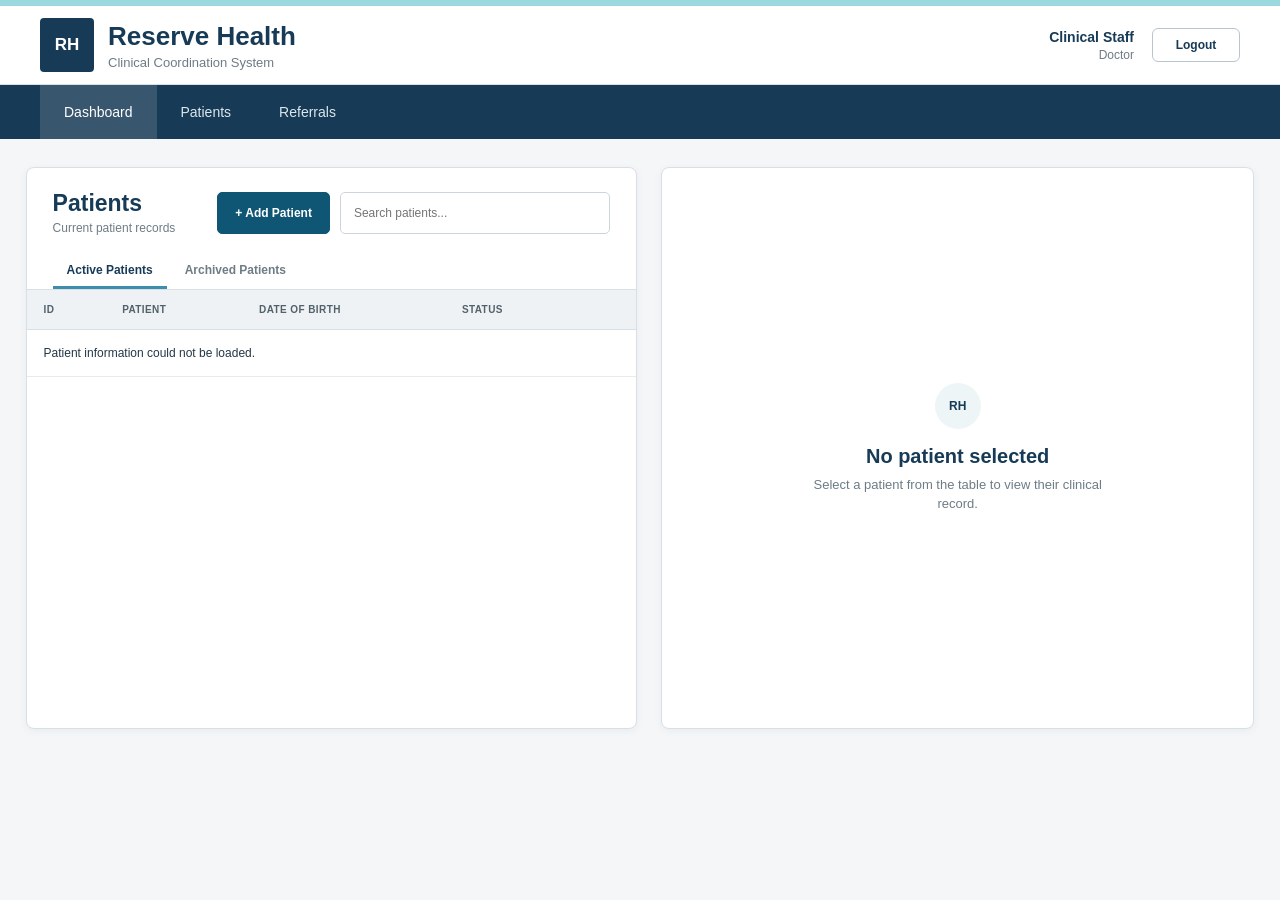
==== CODE/Frontend/patient.html @ 63a656de "Separated dashboard patient and referral pages and improved shared styling- mostyl restructed now" ====
<!DOCTYPE html>
<html lang="en">

<head>
    <meta charset="UTF-8">
    <meta name="viewport" content="width=device-width, initial-scale=1.0">
    <title>Reserve Health</title>
    <link rel="stylesheet" href="css/shared.css">
    <link rel="stylesheet" href="css/patient.css">

</head>

<body>

<header class="topbar">

    <div class="topbar-left">

        <div class="logo-box">
            RH
        </div>

        <div class="brand-details">
            <h1>Reserve Health</h1>
            <p>Clinical Coordination System</p>
        </div>

    </div>

    <div class="topbar-right">

        <div class="staff-details">
            <span class="staff-name">Clinical Staff</span>
            <span class="role">Doctor</span>
        </div>

        <button
            class="logout-button"
            onclick="logout()">
            Logout
        </button>

    </div>

</header>


<nav class="main-nav">
    <a href="index.html" class="active">Dashboard</a>
    <a href="patient.html">Patients</a>
    <a href="referrals.html">Referrals</a>
</nav>


<main class="app-layout">

    <section class="patient-panel">

        <div class="section-header">

            <div class="patient-header-top">

                <div class="patient-heading">
                    <h2>Patients</h2>

                    <p id="patient-list-description">
                        Current patient records
                    </p>
                </div>


                <div class="patient-tools">

                    <button
                        id="add-patient-button"
                        class="add-patient-button"
                        type="button">
                        + Add Patient
                    </button>

                    <label
                        for="patient-search"
                        class="visually-hidden">
                        Search patients
                    </label>

                    <input
                        type="search"
                        id="patient-search"
                        placeholder="Search patients..."
                        aria-label="Search patients">

                </div>

            </div>


            <div class="patient-list-tabs">

                <button
                    id="active-patients-button"
                    class="patient-list-tab active"
                    type="button">
                    Active Patients
                </button>

                <button
                    id="archived-patients-button"
                    class="patient-list-tab"
                    type="button">
                    Archived Patients
                </button>

            </div>

        </div>


        <div class="table-container">

            <table class="patient-table">

                <thead>

                    <tr>
                        <th>ID</th>
                        <th>Patient</th>
                        <th>Date of Birth</th>
                        <th>Status</th>
                        <th></th>
                    </tr>

                </thead>

                <tbody id="patient-table-body">

                    <tr>
                        <td
                            colspan="5"
                            class="loading-row">
                            Loading patient records...
                        </td>
                    </tr>

                </tbody>

            </table>

        </div>

    </section>


    <section class="patient-record">

        <div
            id="patient-empty"
            class="empty-record">

            <div class="empty-record-icon">
                RH
            </div>

            <h3>No patient selected</h3>

            <p>
                Select a patient from the table to view their clinical record.
            </p>

        </div>


        <div
            id="patient-details"
            class="hidden">

            <div class="patient-record-header">

                <div>

                    <p class="small-label">
                        Patient Record
                    </p>

                    <h2 id="detail-patient-name">
                        Patient Name
                    </h2>

                    <div class="patient-meta">

                        <span id="detail-patient-id">
                            Patient ID
                        </span>

                        <span id="detail-patient-dob">
                            Date of Birth
                        </span>

                        <span id="detail-patient-location">
                            Location
                        </span>

                    </div>

                </div>


                <div class="patient-header-actions">

                    <span
                        id="detail-patient-status"
                        class="status-badge">
                        Status
                    </span>


                    <div class="edit-menu">

                        <button
                            id="edit-patient-button"
                            class="edit-patient-button"
                            type="button">
                            Edit Patient
                        </button>


                        <div
                            id="edit-options"
                            class="edit-options hidden">

                            <button
                                type="button"
                                onclick="showEditSection('status')">
                                Status
                            </button>

                            <button
                                type="button"
                                onclick="showEditSection('location')">
                                Location
                            </button>

                            <button
                                type="button"
                                onclick="showEditSection('history')">
                                Medical History
                            </button>

                            <button
                                type="button"
                                onclick="showEditSection('allergies')">
                                Allergies
                            </button>

                            <button
                                type="button"
                                onclick="closeEditOptions()">
                                Cancel
                            </button>

                        </div>

                    </div>


                    <button
                        id="archive-patient-button"
                        class="archive-patient-button"
                        type="button">
                        Archive Patient
                    </button>

                </div>

            </div>


            <div class="record-tabs">

                <button
                    class="tab-button active"
                    data-tab="summary">
                    Summary
                </button>

                <button
                    class="tab-button"
                    data-tab="referrals">
                    Referrals
                </button>

            </div>


            <div
                class="tab-content active-tab"
                id="summary">

                <div class="record-grid">

                    <section class="record-section">

                        <h3>
                            Medical History
                        </h3>

                        <p id="detail-medical-history">
                            No medical history available.
                        </p>

                    </section>


                    <section class="record-section allergy-section">

                        <h3>
                            Allergies
                        </h3>

                        <p id="detail-allergies">
                            No allergy information available.
                        </p>

                    </section>

                </div>

            </div>


            <div
                class="tab-content"
                id="referrals">

                <section class="referral-summary">

                    <h3>
                        Referral Information
                    </h3>

                    <p>
                        View and manage referrals for this patient.
                    </p>

                    <a
                        href="referrals.html"
                        class="view-button">
                        Open Referrals
                    </a>

                </section>

            </div>


            <div
                id="edit-status-section"
                class="edit-section hidden">

                <h3>
                    Edit Status
                </h3>

                <label for="edit-status">
                    Patient status
                </label>

                <select
                    id="edit-status"
                    required>

                    <option value="Admitted">
                        Admitted
                    </option>

                    <option value="Active">
                        Active
                    </option>

                    <option value="Follow-up">
                        Follow-up
                    </option>

                </select>


                <div class="edit-actions">

                    <button
                        type="button"
                        onclick="savePatientField('status')">
                        Save
                    </button>

                    <button
                        type="button"
                        onclick="closeEditSection('status')">
                        Cancel
                    </button>

                </div>

            </div>


            <div
                id="edit-location-section"
                class="edit-section hidden">

                <h3>
                    Edit Location
                </h3>

                <label for="edit-location">
                    Patient location
                </label>

                <input
                    id="edit-location"
                    type="text"
                    maxlength="100"
                    placeholder="e.g. Ward 3B">

                <div class="edit-actions">

                    <button
                        type="button"
                        onclick="savePatientField('location')">
                        Save
                    </button>

                    <button
                        type="button"
                        onclick="closeEditSection('location')">
                        Cancel
                    </button>

                </div>

            </div>


            <div
                id="edit-history-section"
                class="edit-section hidden">

                <h3>
                    Edit Medical History
                </h3>

                <textarea
                    id="edit-medical-history"
                    maxlength="1000"
                    aria-label="Medical history">
                </textarea>

                <div class="edit-actions">

                    <button
                        type="button"
                        onclick="savePatientField('history')">
                        Save
                    </button>

                    <button
                        type="button"
                        onclick="closeEditSection('history')">
                        Cancel
                    </button>

                </div>

            </div>


            <div
                id="edit-allergies-section"
                class="edit-section hidden">

                <h3>
                    Edit Allergies
                </h3>

                <textarea
                    id="edit-allergies"
                    maxlength="500"
                    aria-label="Allergies">
                </textarea>

                <div class="edit-actions">

                    <button
                        type="button"
                        onclick="savePatientField('allergies')">
                        Save
                    </button>

                    <button
                        type="button"
                        onclick="closeEditSection('allergies')">
                        Cancel
                    </button>

                </div>

            </div>

        </div>

    </section>

</main>


<div
    id="add-patient-modal"
    class="patient-modal hidden"
    role="dialog"
    aria-modal="true"
    aria-labelledby="add-patient-title">

    <div class="patient-modal-card">

        <div class="patient-modal-header">

            <div>

                <p class="small-label">
                    Patient Management
                </p>

                <h2 id="add-patient-title">
                    Add Patient
                </h2>

            </div>

            <button
                id="close-add-patient-button"
                class="modal-close-button"
                type="button"
                aria-label="Close add patient form">
                ×
            </button>

        </div>


        <div
            id="add-patient-message"
            class="form-message hidden">
        </div>


        <form
            id="add-patient-form"
            novalidate>

            <div class="patient-form-grid">


                <div class="form-field">

                    <label for="add-first-name">
                        First name
                        <span class="required-mark">*</span>
                    </label>

                    <input
                        id="add-first-name"
                        type="text"
                        maxlength="50"
                        autocomplete="off">

                </div>


                <div class="form-field">

                    <label for="add-last-name">
                        Last name
                        <span class="required-mark">*</span>
                    </label>

                    <input
                        id="add-last-name"
                        type="text"
                        maxlength="50"
                        autocomplete="off">

                </div>


                <div class="form-field">

                    <label for="add-date-of-birth">
                        Date of birth
                        <span class="required-mark">*</span>
                    </label>

                    <input
                        id="add-date-of-birth"
                        type="date">

                </div>


                <div class="form-field">

                    <label for="add-status">
                        Status
                    </label>

                    <select id="add-status">

                        <option value="Admitted">
                            Admitted
                        </option>

                        <option value="Active">
                            Active
                        </option>

                        <option value="Follow-up">
                            Follow-up
                        </option>

                    </select>

                </div>


                <div class="form-field full-form-field">

                    <label for="add-location">
                        Location
                    </label>

                    <input
                        id="add-location"
                        type="text"
                        maxlength="100"
                        placeholder="e.g. Ward 3B">

                </div>


                <div class="form-field full-form-field">

                    <label for="add-medical-history">
                        Medical history
                    </label>

                    <textarea
                        id="add-medical-history"
                        maxlength="1000"
                        placeholder="Enter relevant medical history">
                    </textarea>

                    <div class="field-help">
                        Maximum 1000 characters
                    </div>

                </div>


                <div class="form-field full-form-field">

                    <label for="add-allergies">
                        Allergies
                    </label>

                    <textarea
                        id="add-allergies"
                        maxlength="500"
                        placeholder="Enter known allergies or leave blank">
                    </textarea>

                    <div class="field-help">
                        Maximum 500 characters
                    </div>

                </div>

            </div>


            <div class="patient-modal-actions">

                <button
                    id="cancel-add-patient-button"
                    class="secondary-button"
                    type="button">
                    Cancel
                </button>

                <button
                    id="save-new-patient-button"
                    class="primary-button"
                    type="submit">
                    Save Patient
                </button>

            </div>

        </form>

    </div>

</div>


<script src="patient.js"></script>

</body>

</html>
---- CODE/Frontend/css/shared.css ----
:root {
    --navy: #173b57;
    --navy-dark: #102f45;
    --blue: #3d8ead;
    --teal: #9bd9de;
    --background: #f4f6f8;
    --white: #ffffff;
    --border: #d9e0e5;
    --text: #243746;
    --muted: #6e7c86;
    --light-blue: #edf5f7;
    --warning: #c58b27;
    --danger: #b54c4c;
}


* {
    margin: 0;
    padding: 0;
    box-sizing: border-box;
}


body {
    font-family: Arial, Helvetica, sans-serif;
    background: var(--background);
    color: var(--text);
}


button,
input,
select,
textarea {
    font-family: inherit;
}


.topbar {
    min-height: 78px;

    display: flex;
    align-items: center;
    justify-content: space-between;

    padding: 12px 40px;

    background: var(--white);

    border-top: 6px solid var(--teal);
    border-bottom: 1px solid var(--border);
}


.topbar-left {
    display: flex;
    align-items: center;

    gap: 14px;
}


.logo-box {
    width: 54px;
    height: 54px;

    display: flex;
    align-items: center;
    justify-content: center;

    background: var(--navy);
    color: var(--white);

    font-size: 17px;
    font-weight: 700;

    border-radius: 4px;
}


.brand-details h1 {
    color: var(--navy);

    font-size: 26px;
    font-weight: 700;
}


.brand-details p {
    margin-top: 3px;

    color: var(--muted);

    font-size: 13px;
}


.topbar-right {
    display: flex;
    align-items: center;

    gap: 18px;
}


.staff-details {
    display: flex;
    flex-direction: column;

    text-align: right;
}


.staff-name {
    color: var(--navy);

    font-size: 14px;
    font-weight: 600;
}


.role {
    margin-top: 3px;

    color: var(--muted);

    font-size: 12px;
}


.logout-button {
    min-width: 88px;

    padding: 9px 14px;

    border: 1px solid #b9c6cf;
    border-radius: 6px;

    background: var(--white);
    color: var(--navy);

    font-size: 12px;
    font-weight: 600;

    cursor: pointer;
}


.logout-button:hover {
    background: var(--light-blue);
    border-color: var(--blue);
}


.main-nav {
    height: 54px;

    display: flex;
    align-items: stretch;

    padding: 0 40px;

    background: var(--navy);
}


.main-nav a {
    display: flex;
    align-items: center;

    padding: 0 24px;

    color: #dce6eb;

    text-decoration: none;

    font-size: 14px;
}


.main-nav a:hover {
    background: rgba(255, 255, 255, 0.08);
    color: var(--white);
}


.main-nav a.active {
    background: rgba(255, 255, 255, 0.14);
    color: var(--white);
}


.app-layout {
    width: min(1500px, 96%);

    margin: 28px auto;

    display: grid;

    grid-template-columns:
        minmax(580px, 1.03fr)
        minmax(520px, 1fr);

    gap: 24px;
}


.patient-panel,
.patient-record {
    background: var(--white);

    border: 1px solid var(--border);
    border-radius: 8px;

    overflow: hidden;

    box-shadow:
        0 2px 8px
        rgba(23, 59, 87, 0.05);
}


.section-header {
    padding: 22px 26px 0;

    border-bottom: 1px solid var(--border);
}


.patient-header-top {
    display: flex;
    justify-content: space-between;
    align-items: center;

    gap: 24px;
}


.patient-heading {
    flex-shrink: 0;
}


.section-header h2 {
    color: var(--navy);

    font-size: 23px;
    font-weight: 700;
}


.section-header p {
    margin-top: 4px;

    color: var(--muted);

    font-size: 12px;
}


.patient-tools {
    display: flex;
    align-items: center;

    gap: 10px;
}


.add-patient-button {
    height: 42px;

    padding: 0 17px;

    border: 1px solid #0f5675;
    border-radius: 5px;

    background: #0f5675;
    color: var(--white);

    cursor: pointer;

    white-space: nowrap;

    font-size: 12px;
    font-weight: 700;
}


.add-patient-button:hover {
    background: #0b435c;
}


#patient-search {
    width: 270px;
    height: 42px;

    padding: 0 13px;

    border: 1px solid #cbd5dc;
    border-radius: 5px;

    background: var(--white);
    color: var(--text);

    font-size: 12px;

    outline: none;
}


#patient-search:focus {
    border-color: var(--blue);

    box-shadow:
        0 0 0 2px
        rgba(61, 142, 173, 0.12);
}


.patient-list-tabs {
    display: flex;

    gap: 4px;

    margin-top: 18px;
}


.patient-list-tab {
    padding: 10px 14px 9px;

    border: none;
    border-bottom: 3px solid transparent;

    background: transparent;
    color: var(--muted);

    cursor: pointer;

    font-size: 12px;
    font-weight: 600;
}


.patient-list-tab:hover {
    color: var(--navy);
}


.patient-list-tab.active {
    border-bottom-color: var(--blue);

    color: var(--navy);
}


.table-container {
    overflow-x: auto;
}


.patient-table {
    width: 100%;

    border-collapse: collapse;
}


.patient-table th {
    padding: 14px 17px;

    background: #eef2f4;

    border-bottom: 1px solid var(--border);

    color: #52616b;

    text-align: left;

    font-size: 10px;
    font-weight: 700;

    text-transform: uppercase;
    letter-spacing: 0.04em;
}


.patient-table td {
    padding: 16px 17px;

    border-bottom: 1px solid #e7ebee;

    font-size: 12px;

    vertical-align: middle;
}


.patient-table tbody tr:hover {
    background: #f8fafb;
}


.status-pill {
    display: inline-block;

    padding: 5px 8px;

    border: 1px solid #c9dce2;
    border-radius: 4px;

    background: var(--light-blue);
    color: var(--navy);

    font-size: 10px;
    font-weight: 700;
}


.view-button {
    display: inline-block;

    padding: 7px 12px;

    border: 1px solid var(--blue);
    border-radius: 5px;

    background: var(--white);
    color: var(--blue);

    cursor: pointer;

    text-decoration: none;

    font-size: 11px;
}


.view-button:hover {
    background: var(--blue);
    color: var(--white);
}


.loading-row {
    text-align: center;

    color: var(--muted);
}


.patient-record {
    min-height: 560px;
}


.empty-record {
    min-height: 560px;

    display: flex;
    flex-direction: column;
    justify-content: center;
    align-items: center;

    padding: 40px;

    text-align: center;

    color: var(--muted);
}


.empty-record-icon {
    width: 46px;
    height: 46px;

    display: flex;
    align-items: center;
    justify-content: center;

    margin-bottom: 16px;

    border-radius: 50%;

    background: var(--light-blue);
    color: var(--navy);

    font-size: 12px;
    font-weight: 700;
}


.empty-record h3 {
    margin-bottom: 7px;

    color: var(--navy);

    font-size: 20px;
}


.empty-record p {
    max-width: 330px;

    font-size: 13px;
    line-height: 1.5;
}


.patient-record-header {
    display: flex;
    justify-content: space-between;
    align-items: flex-start;

    gap: 18px;

    padding: 24px 26px;

    border-bottom: 1px solid var(--border);
}


.small-label {
    margin-bottom: 5px;

    color: var(--muted);

    font-size: 9px;
    font-weight: 700;

    text-transform: uppercase;
}


.patient-record-header h2 {
    color: var(--navy);

    font-size: 24px;
}


.patient-meta {
    display: flex;
    flex-wrap: wrap;

    gap: 6px 18px;

    margin-top: 9px;

    color: var(--muted);

    font-size: 11px;
}


.patient-meta span {
    white-space: nowrap;
}


.patient-header-actions {
    display: flex;
    align-items: center;
    flex-wrap: wrap;

    gap: 8px;
}


.status-badge {
    padding: 7px 10px;

    border: 1px solid #c9dce2;
    border-radius: 4px;

    background: var(--light-blue);
    color: var(--navy);

    font-size: 10px;
    font-weight: 700;
}


.edit-menu {
    position: relative;
}


.edit-patient-button,
.archive-patient-button {
    height: 36px;

    padding: 0 12px;

    border-radius: 5px;

    background: var(--white);

    cursor: pointer;

    font-size: 11px;
    font-weight: 600;
}


.edit-patient-button {
    border: 1px solid var(--blue);

    color: var(--navy);
}


.edit-patient-button:hover {
    background: var(--light-blue);
}


.archive-patient-button {
    border: 1px solid #c5ced5;

    color: #596871;
}


.archive-patient-button:hover {
    background: #f4f6f7;
}


.edit-options {
    position: absolute;

    top: 41px;
    right: 0;

    width: 175px;

    padding: 5px;

    border: 1px solid #cfd8df;
    border-radius: 5px;

    background: var(--white);

    z-index: 20;

    box-shadow:
        0 5px 12px
        rgba(0, 0, 0, 0.12);
}


.edit-options button {
    width: 100%;

    display: block;

    padding: 9px 10px;

    border: none;
    border-radius: 3px;

    background: var(--white);
    color: var(--navy);

    text-align: left;

    cursor: pointer;

    font-size: 11px;
}


.edit-options button:hover {
    background: var(--light-blue);
}


.record-tabs {
    display: flex;

    padding: 0 22px;

    border-bottom: 1px solid var(--border);

    background: #fafbfc;
}


.tab-button {
    padding: 13px 15px;

    border: none;
    border-bottom: 3px solid transparent;

    background: transparent;
    color: var(--muted);

    cursor: pointer;

    font-size: 11px;
}


.tab-button.active {
    border-bottom-color: var(--blue);

    color: var(--navy);

    font-weight: 700;
}


.tab-content {
    display: none;
}


.tab-content.active-tab {
    display: block;
}


.record-grid {
    display: grid;

    grid-template-columns: 1fr 1fr;

    gap: 14px;

    padding: 20px;
}


.record-section {
    min-height: 135px;

    padding: 17px;

    border: 1px solid var(--border);
    border-radius: 5px;

    background: var(--white);
}


.record-section h3,
.referral-summary h3 {
    margin-bottom: 9px;

    color: var(--navy);

    font-size: 12px;
}


.record-section p,
.referral-summary p {
    color: #4e5c65;

    font-size: 11px;
    line-height: 1.6;
}


.allergy-section {
    border-left: 4px solid var(--warning);
}


.referral-summary {
    margin: 20px;

    padding: 18px;

    border: 1px solid var(--border);
    border-radius: 5px;
}


.referral-summary .view-button {
    margin-top: 14px;
}


.edit-section {
    margin: 18px 20px;

    padding: 17px;

    border: 1px solid var(--border);
    border-radius: 5px;

    background: #f8fafb;
}


.edit-section h3 {
    margin-bottom: 11px;

    color: var(--navy);

    font-size: 13px;
}


.edit-section label {
    display: block;

    margin-bottom: 6px;

    font-size: 11px;
    font-weight: 600;
}


.edit-section input,
.edit-section select,
.edit-section textarea {
    width: 100%;

    padding: 9px 10px;

    border: 1px solid #b8c5ce;
    border-radius: 4px;

    background: var(--white);

    color: var(--text);

    font-size: 12px;

    outline: none;
}


.edit-section input:focus,
.edit-section select:focus,
.edit-section textarea:focus {
    border-color: var(--blue);
}


.edit-section textarea {
    min-height: 95px;

    resize: vertical;
}


.edit-actions {
    display: flex;

    gap: 8px;

    margin-top: 11px;
}


.edit-actions button {
    padding: 8px 12px;

    border: 1px solid var(--blue);
    border-radius: 4px;

    background: var(--white);
    color: var(--navy);

    cursor: pointer;

    font-size: 11px;
}


.edit-actions button:hover {
    background: var(--light-blue);
}


.patient-modal {
    position: fixed;

    inset: 0;

    z-index: 1000;

    display: flex;
    align-items: center;
    justify-content: center;

    padding: 24px;

    background: rgba(20, 36, 48, 0.45);
}


.patient-modal.hidden {
    display: none;
}


.patient-modal-card {
    width: min(620px, 100%);

    max-height: 90vh;

    overflow-y: auto;

    border: 1px solid var(--border);
    border-radius: 8px;

    background: var(--white);

    box-shadow:
        0 12px 35px
        rgba(0, 0, 0, 0.22);
}


.patient-modal-header {
    display: flex;
    align-items: flex-start;
    justify-content: space-between;

    padding: 18px 20px;

    border-bottom: 1px solid var(--border);
}


.patient-modal-header h2 {
    color: var(--navy);

    font-size: 19px;
}


.modal-close-button {
    width: 30px;
    height: 30px;

    border: 1px solid var(--border);
    border-radius: 4px;

    background: var(--white);
    color: var(--navy);

    cursor: pointer;

    font-size: 18px;
}


.modal-close-button:hover {
    background: var(--light-blue);
}


#add-patient-form {
    padding: 20px;
}


.patient-form-grid {
    display: grid;

    grid-template-columns: 1fr 1fr;

    gap: 15px;
}


.form-field {
    display: flex;
    flex-direction: column;

    gap: 6px;
}


.full-form-field {
    grid-column: 1 / -1;
}


.form-field label {
    font-size: 11px;
    font-weight: 700;
}


.required-mark {
    color: var(--danger);
}


.form-field input,
.form-field select,
.form-field textarea {
    width: 100%;

    padding: 9px 10px;

    border: 1px solid #b8c5ce;
    border-radius: 4px;

    background: var(--white);
    color: var(--text);

    font-size: 11px;

    outline: none;
}


.form-field input:focus,
.form-field select:focus,
.form-field textarea:focus {
    border-color: var(--blue);

    box-shadow:
        0 0 0 2px
        rgba(61, 142, 173, 0.12);
}


.form-field textarea {
    min-height: 75px;

    resize: vertical;
}


.field-help {
    color: var(--muted);

    font-size: 9px;

    text-align: right;
}


.patient-modal-actions {
    display: flex;
    justify-content: flex-end;

    gap: 9px;

    margin-top: 18px;
    padding-top: 15px;

    border-top: 1px solid var(--border);
}


.primary-button,
.secondary-button {
    padding: 8px 14px;

    border-radius: 4px;

    cursor: pointer;

    font-size: 11px;
    font-weight: 600;
}


.primary-button {
    border: 1px solid var(--navy);

    background: var(--navy);
    color: var(--white);
}


.primary-button:hover {
    background: var(--blue);
    border-color: var(--blue);
}


.primary-button:disabled {
    opacity: 0.55;

    cursor: not-allowed;
}


.secondary-button {
    border: 1px solid var(--border);

    background: var(--white);
    color: var(--navy);
}


.secondary-button:hover {
    background: var(--light-blue);
}


.form-message {
    margin: 16px 20px 0;

    padding: 10px 12px;

    border: 1px solid var(--border);
    border-radius: 4px;

    font-size: 11px;
}


.form-message.error {
    border-color: #d8aaaa;

    background: #fff3f3;
    color: #8e3535;
}


.form-message.success {
    border-color: #9bcbb3;

    background: #f0faf5;
    color: #256143;
}


.hidden {
    display: none !important;
}


.visually-hidden {
    position: absolute;

    width: 1px;
    height: 1px;

    padding: 0;
    margin: -1px;

    overflow: hidden;

    clip: rect(0, 0, 0, 0);

    white-space: nowrap;

    border: 0;
}


.referral-page {
    min-height: 100vh;

    padding: 50px 20px;

    background-color: #FFD6A3;
}


.referral-card {
    max-width: 600px;

    margin: 0 auto 40px;
    padding: 30px;

    background-color: #E8D7C3;

    border-radius: 18px;
}


.referral-card h1 {
    margin-bottom: 10px;

    color: #826849;

    text-align: center;
}


.referral-card h2 {
    margin-bottom: 25px;

    color: #4F473C;

    text-align: center;
}


.referral-card label {
    display: block;

    margin-top: 15px;
    margin-bottom: 5px;

    color: #4F473C;
}


.referral-card textarea,
.referral-card select {
    width: 100%;

    padding: 10px;

    border: 1px solid #826849;
    border-radius: 8px;
}


.referral-card textarea {
    min-height: 100px;
}


.referral-card button {
    width: 100%;

    margin-top: 20px;
    padding: 12px;

    border: none;
    border-radius: 8px;

    background-color: #826849;
    color: white;

    cursor: pointer;
}


#referralMessage {
    margin-top: 15px;

    text-align: center;
}


.referral-list-section {
    max-width: 600px;

    margin: 0 auto;
    padding: 30px;

    background-color: #E8D7C3;

    border-radius: 18px;
}


.referral-list-section h2 {
    margin-bottom: 20px;

    color: #826849;
}


.referral-item {
    margin-bottom: 10px;
    padding: 15px;

    background: var(--white);

    border-radius: 8px;
}


@media (max-width: 1150px) {

    .app-layout {
        grid-template-columns: 1fr;
    }

    .patient-record,
    .empty-record {
        min-height: 430px;
    }

}


@media (max-width: 760px) {

    .topbar {
        padding: 10px 18px;
    }

    .staff-details {
        display: none;
    }

    .main-nav {
        padding: 0 18px;
    }

    .patient-header-top {
        flex-direction: column;
        align-items: stretch;
    }

    .patient-tools {
        width: 100%;
    }

    #patient-search {
        width: 100%;
    }

    .patient-record-header {
        flex-direction: column;
    }

    .record-grid {
        grid-template-columns: 1fr;
    }

}


@media (max-width: 550px) {

    .brand-details h1 {
        font-size: 19px;
    }

    .brand-details p {
        font-size: 10px;
    }

    .logo-box {
        width: 44px;
        height: 44px;
    }

    .logout-button {
        min-width: auto;

        padding: 7px 9px;
    }

    .patient-tools {
        flex-direction: column;
    }

    .add-patient-button,
    #patient-search {
        width: 100%;
    }

    .patient-list-tabs {
        overflow-x: auto;
    }

    .patient-list-tab {
        white-space: nowrap;
    }

    .patient-form-grid {
        grid-template-columns: 1fr;
    }

    .full-form-field {
        grid-column: auto;
    }

    .dashboard-page {
    width: min(1200px, 92%);
    margin: 40px auto;
}


.dashboard-heading {
    margin-bottom: 26px;
}


.dashboard-heading h2 {
    margin-bottom: 7px;

    color: var(--navy);

    font-size: 28px;
}


.dashboard-heading > p:last-child {
    color: var(--muted);

    font-size: 13px;
}


.dashboard-cards {
    display: grid;

    grid-template-columns:
        repeat(2, minmax(0, 1fr));

    gap: 20px;
}


.dashboard-card {
    min-height: 180px;

    display: block;

    padding: 26px;

    border: 1px solid var(--border);
    border-radius: 8px;

    background: var(--white);
    color: var(--text);

    text-decoration: none;

    box-shadow:
        0 2px 8px
        rgba(23, 59, 87, 0.05);
}


.dashboard-card:hover {
    border-color: #b9ccd7;

    box-shadow:
        0 4px 12px
        rgba(23, 59, 87, 0.08);
}


.dashboard-card-label {
    color: var(--blue);

    font-size: 10px;
    font-weight: 700;

    text-transform: uppercase;
    letter-spacing: 0.04em;
}


.dashboard-card h3 {
    margin-top: 9px;
    margin-bottom: 8px;

    color: var(--navy);

    font-size: 21px;
}


.dashboard-card p {
    color: var(--muted);

    font-size: 12px;
    line-height: 1.6;
}


@media (max-width: 700px) {

    .dashboard-cards {
        grid-template-columns: 1fr;
    }

}

.dashboard-page {
    width: min(1200px, 92%);
    margin: 36px auto;
}

.dashboard-heading {
    margin-bottom: 28px;
}

.dashboard-heading .small-label {
    margin-bottom: 6px;

    color: var(--blue);

    font-size: 10px;
    font-weight: 700;

    text-transform: uppercase;
    letter-spacing: 0.05em;
}

.dashboard-heading h2 {
    margin-bottom: 8px;

    color: var(--navy);

    font-size: 30px;
    font-weight: 700;
}

.dashboard-heading > p:last-child {
    color: var(--muted);

    font-size: 14px;
}

.dashboard-cards {
    display: grid;

    grid-template-columns:
        repeat(2, minmax(0, 1fr));

    gap: 22px;
}

.dashboard-card {
    min-height: 180px;

    display: flex;
    flex-direction: column;
    justify-content: center;

    padding: 26px;

    border: 1px solid var(--border);
    border-radius: 8px;

    background: var(--white);
    color: var(--text);

    text-decoration: none;

    box-shadow:
        0 2px 8px
        rgba(23, 59, 87, 0.05);

    transition:
        transform 0.15s ease,
        box-shadow 0.15s ease,
        border-color 0.15s ease;
}

.dashboard-card:hover {
    transform: translateY(-2px);

    border-color: #bdd0da;

    box-shadow:
        0 5px 14px
        rgba(23, 59, 87, 0.09);
}

.dashboard-card-label {
    margin-bottom: 8px;

    color: var(--blue);

    font-size: 10px;
    font-weight: 700;

    text-transform: uppercase;
    letter-spacing: 0.05em;
}

.dashboard-card h3 {
    margin-bottom: 8px;

    color: var(--navy);

    font-size: 22px;
    font-weight: 700;
}

.dashboard-card p {
    color: var(--muted);

    font-size: 13px;
    line-height: 1.6;
}

@media (max-width: 700px) {
    .dashboard-cards {
        grid-template-columns: 1fr;
    }
}

}
---- CODE/Frontend/css/patient.css ----
.app-layout {
    width: min(1500px, 96%);

    margin: 28px auto;

    display: grid;

    grid-template-columns:
        minmax(580px, 1.03fr)
        minmax(520px, 1fr);

    gap: 24px;
}


.patient-panel,
.patient-record {
    background: var(--white);

    border: 1px solid var(--border);
    border-radius: 8px;

    overflow: hidden;

    box-shadow:
        0 2px 8px
        rgba(23, 59, 87, 0.05);
}


/* Patient list header */

.section-header {
    padding: 22px 26px 0;

    border-bottom: 1px solid var(--border);
}


.patient-header-top {
    display: flex;
    justify-content: space-between;
    align-items: center;

    gap: 24px;
}


.patient-heading {
    flex-shrink: 0;
}


.section-header h2 {
    color: var(--navy);

    font-size: 23px;
    font-weight: 700;
}


.section-header p {
    margin-top: 4px;

    color: var(--muted);

    font-size: 12px;
}


.patient-tools {
    display: flex;
    align-items: center;

    gap: 10px;
}


.add-patient-button {
    height: 42px;

    padding: 0 17px;

    border: 1px solid #0f5675;
    border-radius: 5px;

    background: #0f5675;
    color: var(--white);

    cursor: pointer;

    white-space: nowrap;

    font-size: 12px;
    font-weight: 700;
}


.add-patient-button:hover {
    background: #0b435c;
}


#patient-search {
    width: 270px;
    height: 42px;

    padding: 0 13px;

    border: 1px solid #cbd5dc;
    border-radius: 5px;

    background: var(--white);
    color: var(--text);

    font-size: 12px;

    outline: none;
}


#patient-search:focus {
    border-color: var(--blue);

    box-shadow:
        0 0 0 2px
        rgba(61, 142, 173, 0.12);
}


/* Active / Archived */

.patient-list-tabs {
    display: flex;

    gap: 4px;

    margin-top: 18px;
}


.patient-list-tab {
    padding: 10px 14px 9px;

    border: none;
    border-bottom: 3px solid transparent;

    background: transparent;
    color: var(--muted);

    cursor: pointer;

    font-size: 12px;
    font-weight: 600;
}


.patient-list-tab:hover {
    color: var(--navy);
}


.patient-list-tab.active {
    border-bottom-color: var(--blue);

    color: var(--navy);
}


/* Patient table */

.patient-table {
    width: 100%;

    border-collapse: collapse;
}


.patient-table th {
    padding: 14px 17px;

    background: #eef2f4;

    border-bottom: 1px solid var(--border);

    color: #52616b;

    text-align: left;

    font-size: 10px;
    font-weight: 700;

    text-transform: uppercase;
    letter-spacing: 0.04em;
}


.patient-table td {
    padding: 16px 17px;

    border-bottom: 1px solid #e7ebee;

    font-size: 12px;

    vertical-align: middle;
}


.patient-table tbody tr:hover {
    background: #f8fafb;
}


.status-pill {
    display: inline-block;

    padding: 5px 8px;

    border: 1px solid #c9dce2;
    border-radius: 4px;

    background: var(--light-blue);
    color: var(--navy);

    font-size: 10px;
    font-weight: 700;
}


.view-button {
    display: inline-block;

    padding: 7px 12px;

    border: 1px solid var(--blue);
    border-radius: 5px;

    background: var(--white);
    color: var(--blue);

    cursor: pointer;

    text-decoration: none;

    font-size: 11px;
}


.view-button:hover {
    background: var(--blue);
    color: var(--white);
}


.loading-row {
    text-align: center;

    color: var(--muted);
}


/* Patient details */

.patient-record {
    min-height: 560px;
}


.empty-record {
    min-height: 560px;

    display: flex;
    flex-direction: column;
    justify-content: center;
    align-items: center;

    padding: 40px;

    text-align: center;

    color: var(--muted);
}


.empty-record-icon {
    width: 46px;
    height: 46px;

    display: flex;
    align-items: center;
    justify-content: center;

    margin-bottom: 16px;

    border-radius: 50%;

    background: var(--light-blue);
    color: var(--navy);

    font-size: 12px;
    font-weight: 700;
}


.empty-record h3 {
    margin-bottom: 7px;

    color: var(--navy);

    font-size: 20px;
}


.empty-record p {
    max-width: 330px;

    font-size: 13px;
    line-height: 1.5;
}


.patient-record-header {
    display: flex;
    justify-content: space-between;
    align-items: flex-start;

    gap: 18px;

    padding: 24px 26px;

    border-bottom: 1px solid var(--border);
}


.patient-record-header h2 {
    color: var(--navy);

    font-size: 24px;
}


.patient-meta {
    display: flex;
    flex-wrap: wrap;

    gap: 6px 18px;

    margin-top: 9px;

    color: var(--muted);

    font-size: 11px;
}


.patient-meta span {
    white-space: nowrap;
}


.patient-header-actions {
    display: flex;
    align-items: center;
    flex-wrap: wrap;

    gap: 8px;
}


.status-badge {
    padding: 7px 10px;

    border: 1px solid #c9dce2;
    border-radius: 4px;

    background: var(--light-blue);
    color: var(--navy);

    font-size: 10px;
    font-weight: 700;
}


/* Edit patient */

.edit-menu {
    position: relative;
}


.edit-patient-button,
.archive-patient-button {
    height: 36px;

    padding: 0 12px;

    border-radius: 5px;

    background: var(--white);

    cursor: pointer;

    font-size: 11px;
    font-weight: 600;
}


.edit-patient-button {
    border: 1px solid var(--blue);

    color: var(--navy);
}


.edit-patient-button:hover {
    background: var(--light-blue);
}


.archive-patient-button {
    border: 1px solid #c5ced5;

    color: #596871;
}


.archive-patient-button:hover {
    background: #f4f6f7;
}


.edit-options {
    position: absolute;

    top: 41px;
    right: 0;

    width: 175px;

    padding: 5px;

    border: 1px solid #cfd8df;
    border-radius: 5px;

    background: var(--white);

    z-index: 20;

    box-shadow:
        0 5px 12px
        rgba(0, 0, 0, 0.12);
}


.edit-options button {
    width: 100%;

    display: block;

    padding: 9px 10px;

    border: none;
    border-radius: 3px;

    background: var(--white);
    color: var(--navy);

    text-align: left;

    cursor: pointer;

    font-size: 11px;
}


.edit-options button:hover {
    background: var(--light-blue);
}


/* Patient tabs */

.record-tabs {
    display: flex;

    padding: 0 22px;

    border-bottom: 1px solid var(--border);

    background: #fafbfc;
}


.tab-button {
    padding: 13px 15px;

    border: none;
    border-bottom: 3px solid transparent;

    background: transparent;
    color: var(--muted);

    cursor: pointer;

    font-size: 11px;
}


.tab-button.active {
    border-bottom-color: var(--blue);

    color: var(--navy);

    font-weight: 700;
}


.tab-content {
    display: none;
}


.tab-content.active-tab {
    display: block;
}


/* Clinical summary */

.record-grid {
    display: grid;

    grid-template-columns: 1fr 1fr;

    gap: 14px;

    padding: 20px;
}


.record-section {
    min-height: 135px;

    padding: 17px;

    border: 1px solid var(--border);
    border-radius: 5px;

    background: var(--white);
}


.record-section h3,
.referral-summary h3 {
    margin-bottom: 9px;

    color: var(--navy);

    font-size: 12px;
}


.record-section p,
.referral-summary p {
    color: #4e5c65;

    font-size: 11px;
    line-height: 1.6;
}


.allergy-section {
    border-left: 4px solid var(--warning);
}


.referral-summary {
    margin: 20px;

    padding: 18px;

    border: 1px solid var(--border);
    border-radius: 5px;
}


.referral-summary .view-button {
    margin-top: 14px;
}


/* Edit sections */

.edit-section {
    margin: 18px 20px;

    padding: 17px;

    border: 1px solid var(--border);
    border-radius: 5px;

    background: #f8fafb;
}


.edit-section h3 {
    margin-bottom: 11px;

    color: var(--navy);

    font-size: 13px;
}


.edit-section label {
    display: block;

    margin-bottom: 6px;

    font-size: 11px;
    font-weight: 600;
}


.edit-section input,
.edit-section select,
.edit-section textarea {
    width: 100%;

    padding: 9px 10px;

    border: 1px solid #b8c5ce;
    border-radius: 4px;

    background: var(--white);

    color: var(--text);

    font-size: 12px;

    outline: none;
}


.edit-section input:focus,
.edit-section select:focus,
.edit-section textarea:focus {
    border-color: var(--blue);
}


.edit-section textarea {
    min-height: 95px;

    resize: vertical;
}


.edit-actions {
    display: flex;

    gap: 8px;

    margin-top: 11px;
}


.edit-actions button {
    padding: 8px 12px;

    border: 1px solid var(--blue);
    border-radius: 4px;

    background: var(--white);
    color: var(--navy);

    cursor: pointer;

    font-size: 11px;
}


.edit-actions button:hover {
    background: var(--light-blue);
}


/* Add patient modal */

.patient-modal {
    position: fixed;

    inset: 0;

    z-index: 1000;

    display: flex;
    align-items: center;
    justify-content: center;

    padding: 24px;

    background: rgba(20, 36, 48, 0.45);
}


.patient-modal.hidden {
    display: none;
}


.patient-modal-card {
    width: min(620px, 100%);

    max-height: 90vh;

    overflow-y: auto;

    border: 1px solid var(--border);
    border-radius: 8px;

    background: var(--white);

    box-shadow:
        0 12px 35px
        rgba(0, 0, 0, 0.22);
}


.patient-modal-header {
    display: flex;
    align-items: flex-start;
    justify-content: space-between;

    padding: 18px 20px;

    border-bottom: 1px solid var(--border);
}


.patient-modal-header h2 {
    color: var(--navy);

    font-size: 19px;
}


.modal-close-button {
    width: 30px;
    height: 30px;

    border: 1px solid var(--border);
    border-radius: 4px;

    background: var(--white);
    color: var(--navy);

    cursor: pointer;

    font-size: 18px;
}


.modal-close-button:hover {
    background: var(--light-blue);
}


#add-patient-form {
    padding: 20px;
}


.patient-form-grid {
    display: grid;

    grid-template-columns: 1fr 1fr;

    gap: 15px;
}


.form-field {
    display: flex;
    flex-direction: column;

    gap: 6px;
}


.full-form-field {
    grid-column: 1 / -1;
}


.form-field label {
    font-size: 11px;
    font-weight: 700;
}


.required-mark {
    color: var(--danger);
}


.form-field input,
.form-field select,
.form-field textarea {
    width: 100%;

    padding: 9px 10px;

    border: 1px solid #b8c5ce;
    border-radius: 4px;

    background: var(--white);
    color: var(--text);

    font-size: 11px;

    outline: none;
}


.form-field input:focus,
.form-field select:focus,
.form-field textarea:focus {
    border-color: var(--blue);

    box-shadow:
        0 0 0 2px
        rgba(61, 142, 173, 0.12);
}


.form-field textarea {
    min-height: 75px;

    resize: vertical;
}


.field-help {
    color: var(--muted);

    font-size: 9px;

    text-align: right;
}


.patient-modal-actions {
    display: flex;
    justify-content: flex-end;

    gap: 9px;

    margin-top: 18px;
    padding-top: 15px;

    border-top: 1px solid var(--border);
}


.form-message {
    margin: 16px 20px 0;

    padding: 10px 12px;

    border: 1px solid var(--border);
    border-radius: 4px;

    font-size: 11px;
}


.form-message.error {
    border-color: #d8aaaa;

    background: #fff3f3;
    color: #8e3535;
}


.form-message.success {
    border-color: #9bcbb3;

    background: #f0faf5;
    color: #256143;
}


/* Responsive */

@media (max-width: 1150px) {

    .app-layout {
        grid-template-columns: 1fr;
    }


    .patient-record,
    .empty-record {
        min-height: 430px;
    }

}


@media (max-width: 760px) {

    .patient-header-top {
        flex-direction: column;
        align-items: stretch;
    }


    .patient-tools {
        width: 100%;
    }


    #patient-search {
        width: 100%;
    }


    .patient-record-header {
        flex-direction: column;
    }


    .record-grid {
        grid-template-columns: 1fr;
    }

}


@media (max-width: 550px) {

    .patient-tools {
        flex-direction: column;
    }


    .add-patient-button,
    #patient-search {
        width: 100%;
    }


    .patient-list-tabs {
        overflow-x: auto;
    }


    .patient-list-tab {
        white-space: nowrap;
    }


    .patient-form-grid {
        grid-template-columns: 1fr;
    }


    .full-form-field {
        grid-column: auto;
    }

}
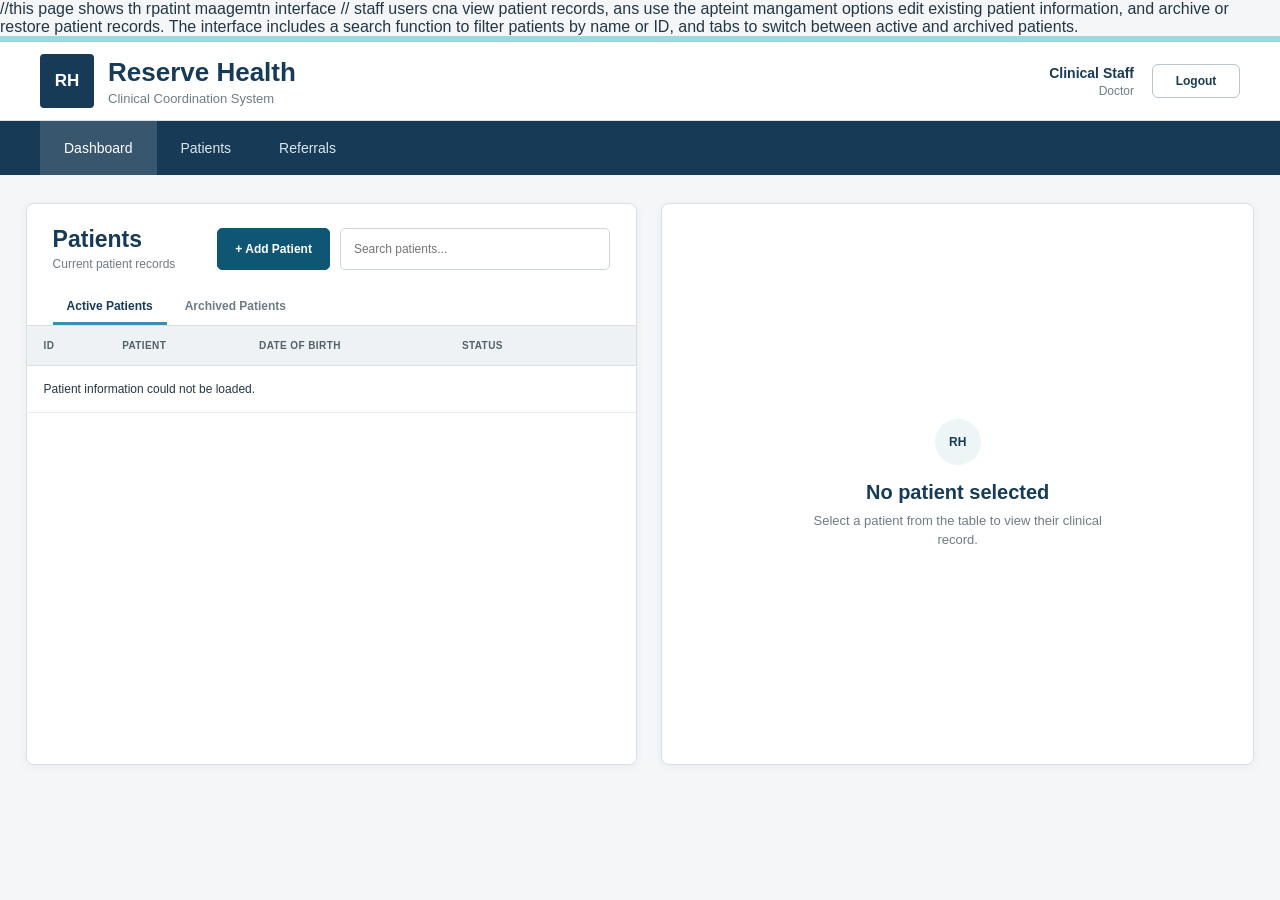
==== commit 646d2d5f: "added comments or edited the format" ====
--- a/CODE/Frontend/patient.html
+++ b/CODE/Frontend/patient.html
@@ -1,3 +1,6 @@
+//this page shows th rpatint maagemtn interface
+// staff users cna view patient records, ans use the apteint mangament options edit existing patient information, and archive or restore patient records. The interface includes a search function to filter patients by name or ID, and tabs to switch between active and archived patients.
+
 <!DOCTYPE html>
 <html lang="en">
 
--- a/CODE/Frontend/css/shared.css
+++ b/CODE/Frontend/css/shared.css
@@ -1,3 +1,6 @@
+/*the shared styling that is used acorrs the reserve health frontend, it also keeps the mina colours , naviatgation buttons and general layout consistent between pages
+*/
+
 :root {
     --navy: #173b57;
     --navy-dark: #102f45;
--- a/CODE/Frontend/css/patient.css
+++ b/CODE/Frontend/css/patient.css
@@ -1,3 +1,11 @@
+/*this is the css file that styles the pateint management page,
+ it includes the layout and styling for the patient list, patient details, 
+ and patient management modals.
+  It also includes responsive design for different screen sizes.*/ 
+
+
+
+
 .app-layout {
     width: min(1500px, 96%);
 
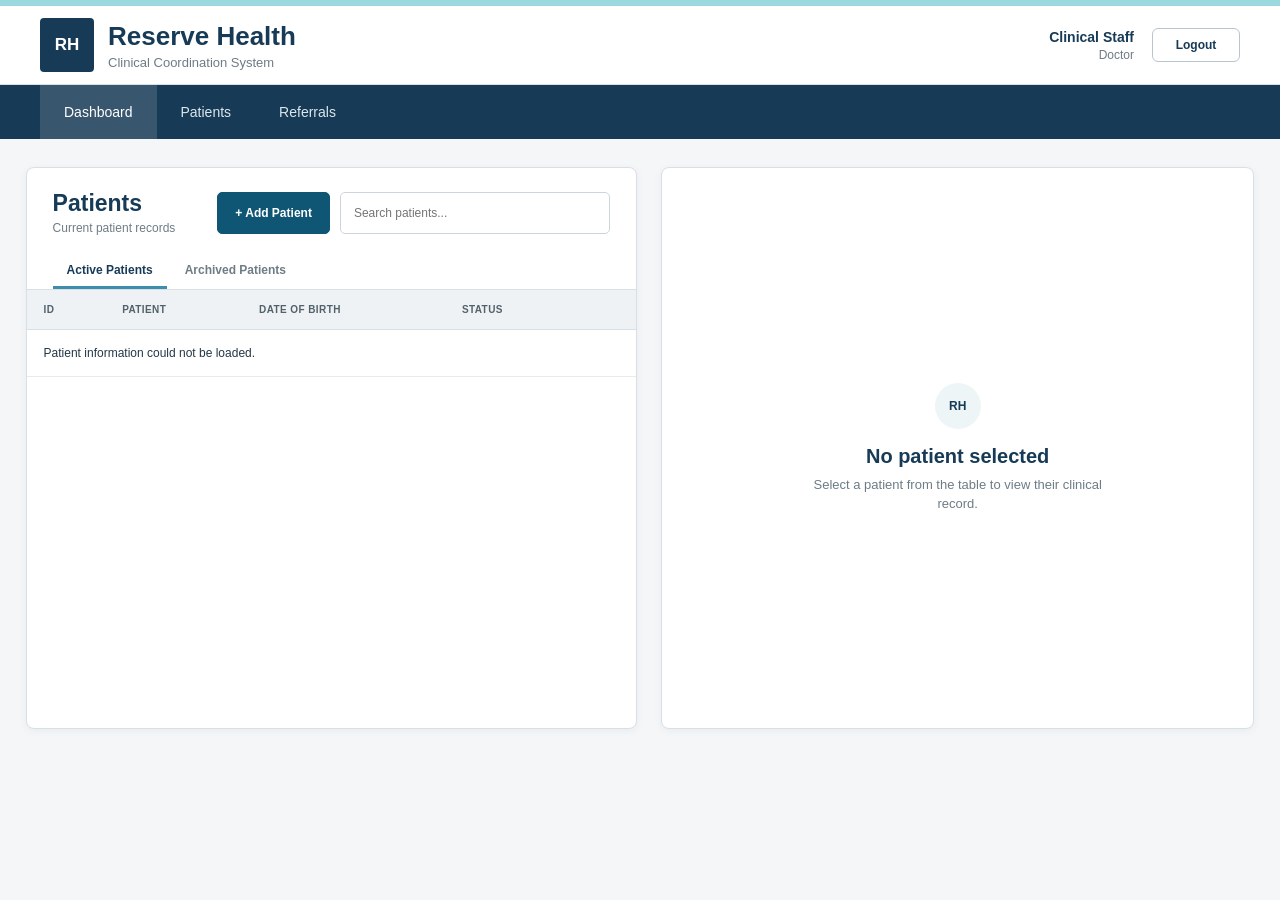
==== commit 449bb515: "finally all of the cdding part is done , had to sort of=ut the razor pages due to differenr servers " ====
--- a/CODE/Frontend/patient.html
+++ b/CODE/Frontend/patient.html
@@ -1,5 +1,5 @@
-//this page shows th rpatint maagemtn interface
-// staff users cna view patient records, ans use the apteint mangament options edit existing patient information, and archive or restore patient records. The interface includes a search function to filter patients by name or ID, and tabs to switch between active and archived patients.
+<!-- this page shows the patient management interface -->
+<!-- staff users can view patient records, and use the patient management options to edit existing patient information, and archive or restore patient records. The interface includes a search function to filter patients by name or ID, and tabs to switch between active and archived patients. -->
 
 <!DOCTYPE html>
 <html lang="en">
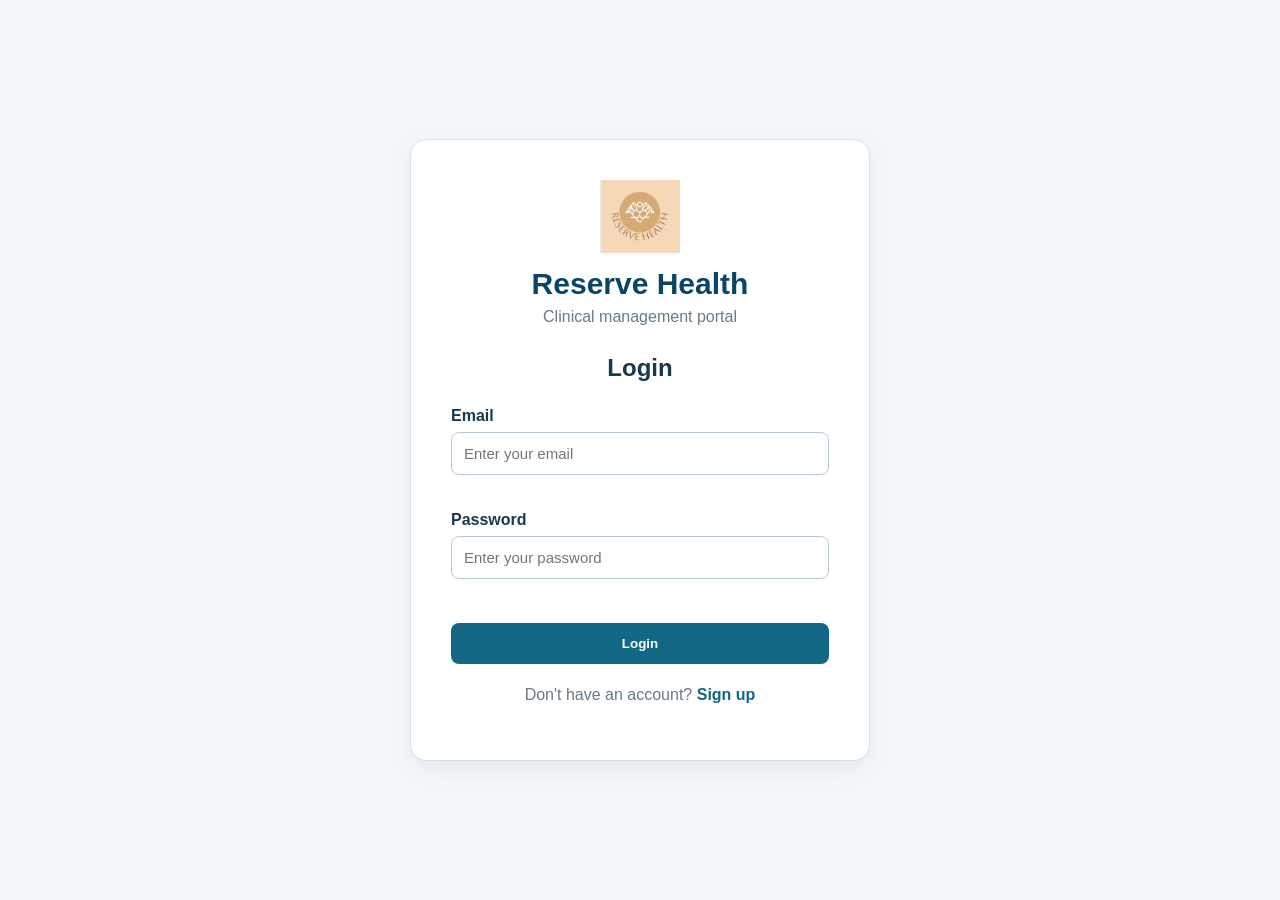
==== commit 78c1ba1b: "Added lab results to patient records" ====
--- a/CODE/Frontend/patient.html
+++ b/CODE/Frontend/patient.html
@@ -328,6 +328,14 @@
 
                 </div>
 
+
+                <section class="record-section">
+                    <h3>Completed Lab Results</h3>
+                    <div id="patient-test-results">
+                        Select a patient to view their lab results.
+                    </div>
+                </section>
+
             </div>
 
 
